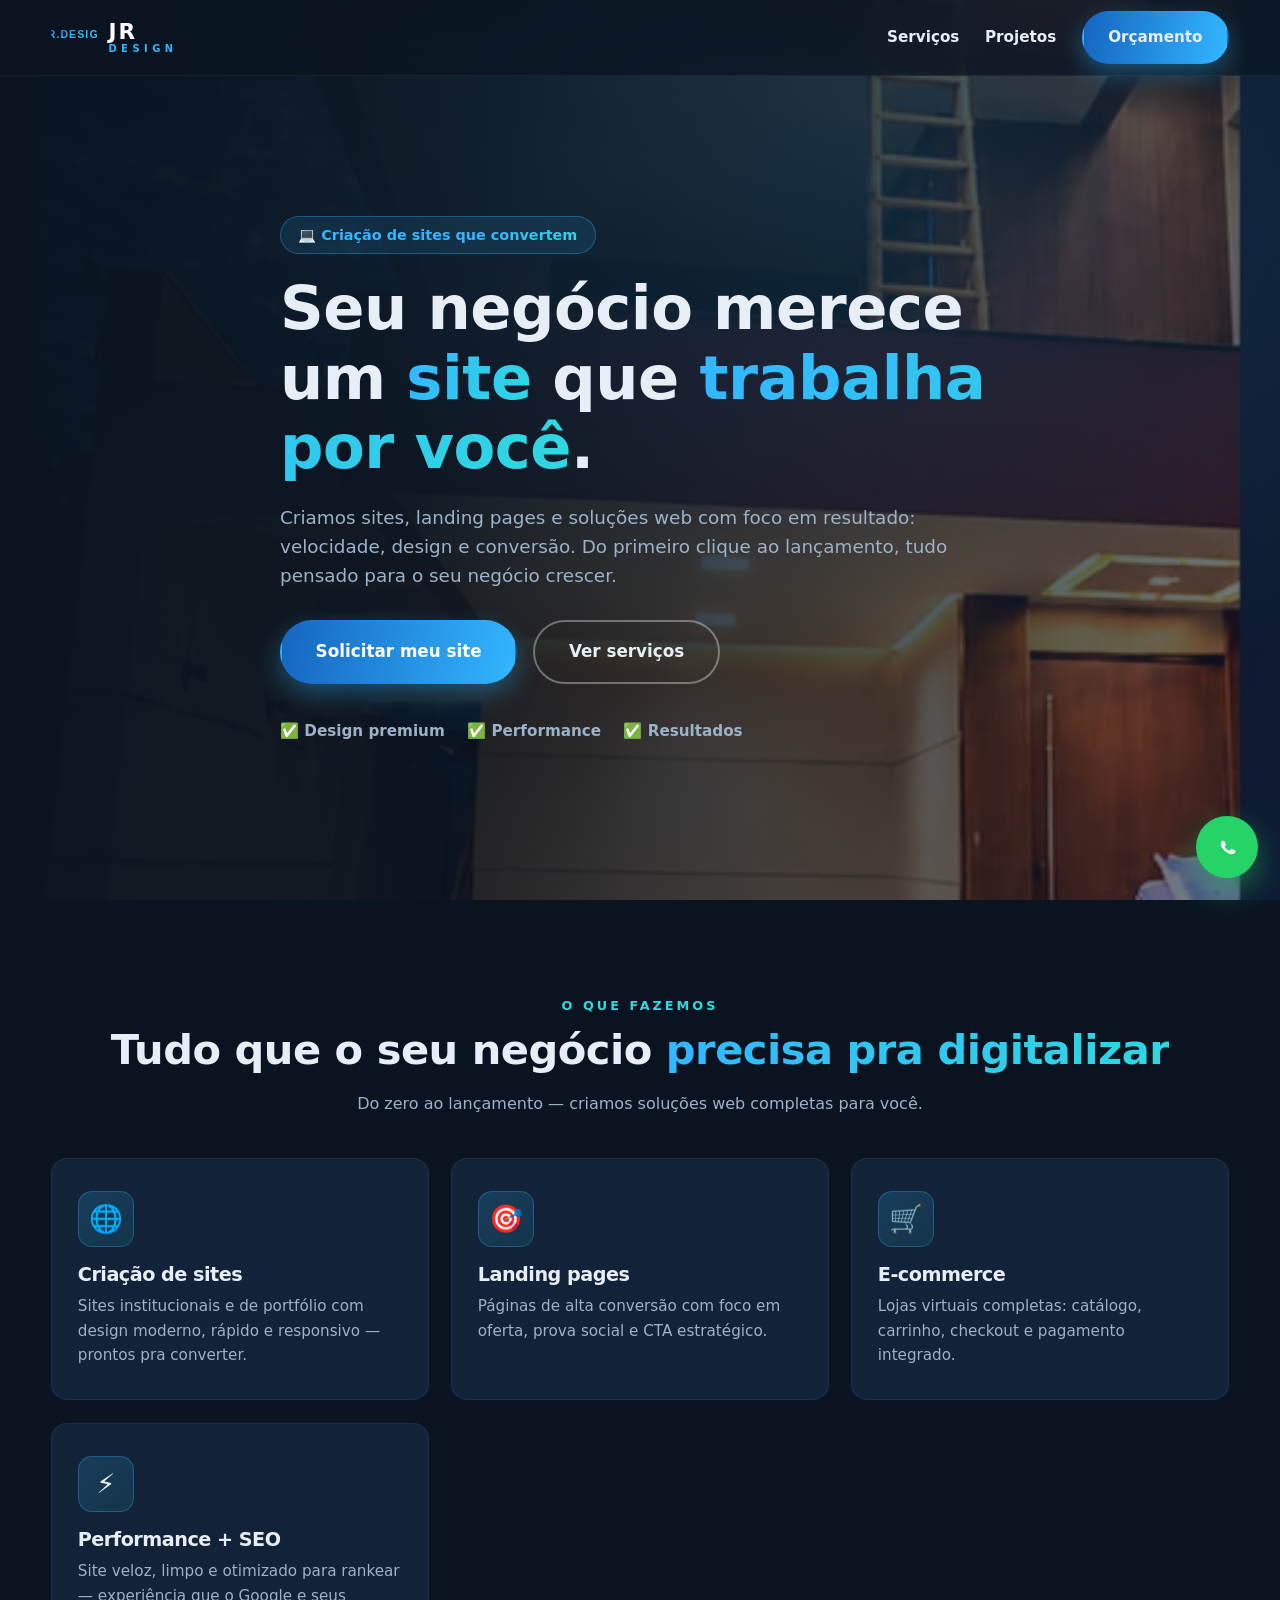
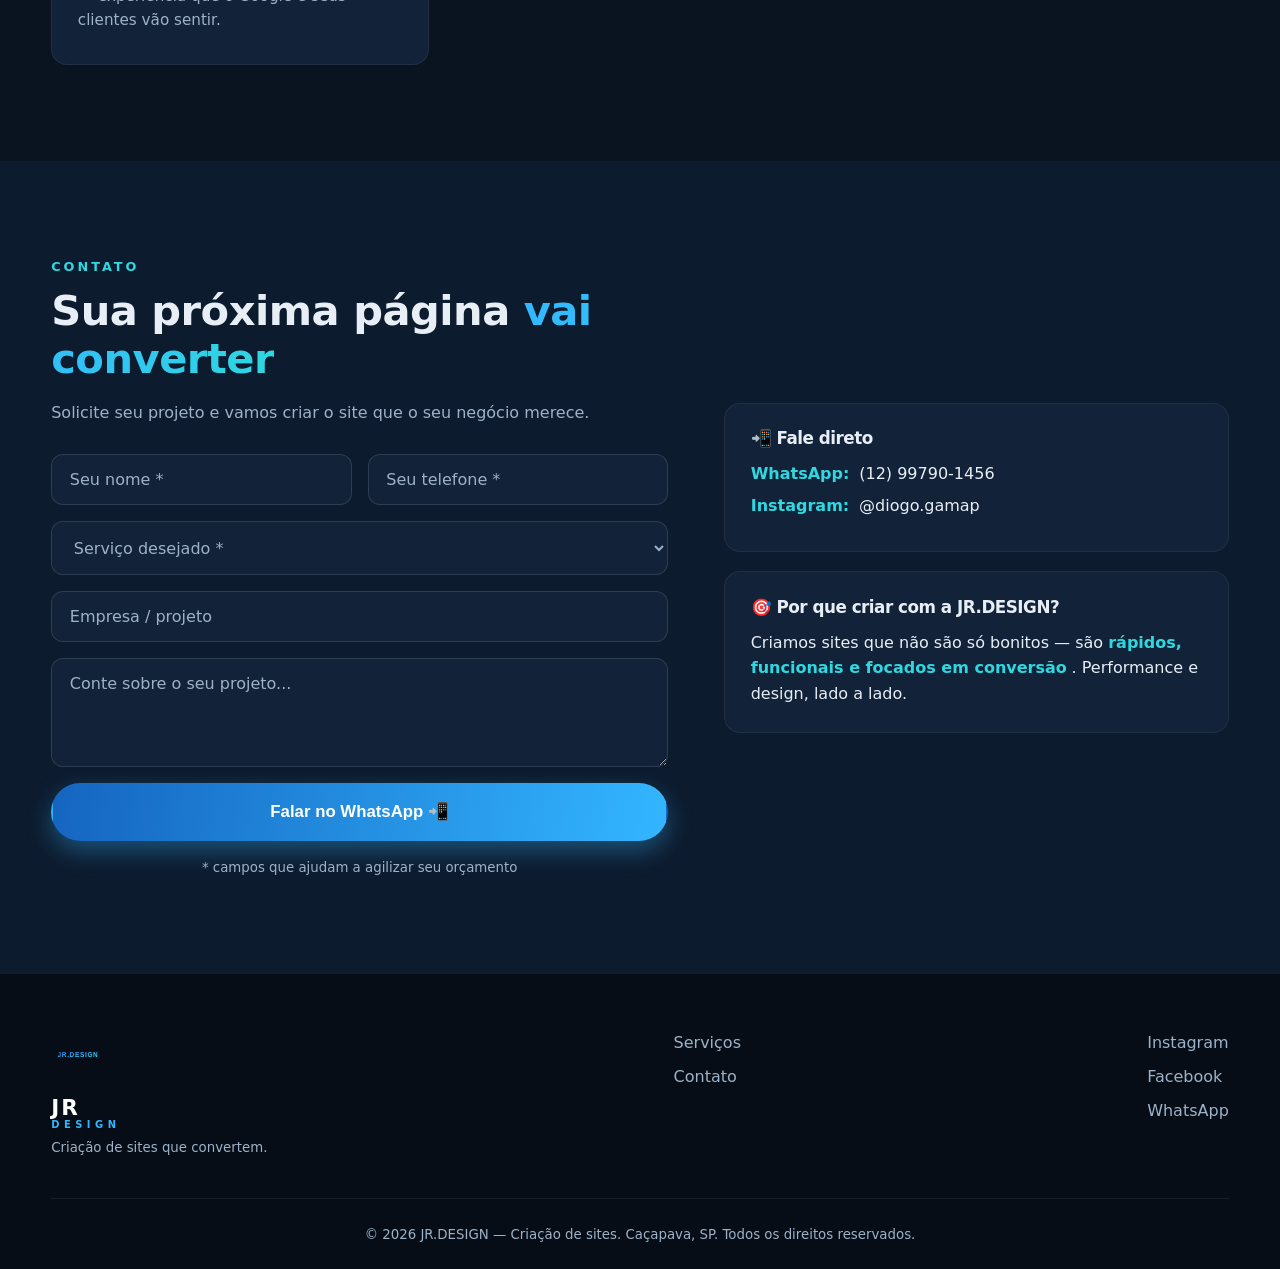
==== jr/index.html @ 590bccbf "Site JR.DESIGN: primeiro site para divulgar servicos de criacao de sites (single scroll)" ====
<!DOCTYPE html>
<html lang="pt-BR">
<head>
  <meta charset="UTF-8">
  <meta name="viewport" content="width=device-width, initial-scale=1.0">
  <title>JR.DESIGN | Criação de sites que convertem</title>
  <meta name="description" content="JR.DESIGN: criamos sites, landing pages e soluções web que impulsionam negócios. Projetos, desenvolvimento e performance — tudo em um só lugar.">
  <meta name="keywords" content="criação de sites, desenvolvimento web, landing page, JR.DESIGN, sites que convertem">
  <meta name="robots" content="index, follow">
  <link rel="canonical" href="https://www.gamap.com.br/">

  <meta property="og:type" content="website">
  <meta property="og:title" content="JR.DESIGN | Criamos sites que convertem">
  <meta property="og:description" content="JR.DESIGN: criação de sites, landing pages e soluções web para impulsionar seu negócio.">
  <meta property="og:locale" content="pt_BR">
  <meta property="og:url" content="https://www.gamap.com.br/">

  <link rel="icon" type="image/svg+xml" href="/assets/logo-jr-design.svg">
  <link rel="stylesheet" href="/css/style.css">
  <script type="application/ld+json">
  {
    "@context": "https://schema.org",
    "@type": "WebDevelopmentCompany",
    "name": "JR.DESIGN",
    "image": "assets/logo-jr-design.svg",
    "description": "Criação de sites, landing pages e soluções web que impulsionam negócios.",
    "areaServed": "Caçapava e região — Vale do Paraíba, SP",
    "sameAs": [
      "https://www.instagram.com/diogo.gamap/",
      "https://www.facebook.com/gamapconstrular/"
    ]
  }
  </script>
</head>
<body>

  <a class="wa-float" href="https://wa.me/5512997901456?text=Ol%C3%A1!%20Vi%20o%20site%20da%20JR.DESIGN%20e%20quero%20um%20servico%20de%20criacao%20de%20site." target="_blank" rel="noopener" aria-label="Falar no WhatsApp">
    <svg viewBox="0 0 32 32" fill="none" xmlns="http://www.w3.org/2000/svg"><path d="M16 3C9.4 3 4 8.3 4 14.9c0 2.1.6 4.1 1.6 5.9L4 29l8.4-1.6c1.7.9 3.6 1.4 5.6 1.4 6.6 0 12-5.3 12-11.9S22.6 3 16 3z" fill="#25D366"/><path d="M22.8 18.9c-.3-.2-2-1-2.3-1.1-.3-.1-.5-.2-.8.2s-.9 1.1-1.1 1.3c-.2.2-.4.3-.7.1-.3-.2-1.3-.5-2.4-1.5-.9-.8-1.5-1.8-1.7-2.1-.2-.3 0-.5.1-.6.2-.2.4-.5.6-.7.1-.2.2-.3.3-.5.1-.2 0-.4 0-.6 0-.2-.8-1.9-1.1-2.6-.3-.7-.6-.6-.8-.6h-.7c-.2 0-.6.1-.9.4-.3.3-1.2 1.1-1.2 2.7s1.2 3.2 1.4 3.4c.2.2 2.4 3.7 5.8 5.2.8.4 1.5.6 2 .7.8.3 1.5.2 2.1.1.6-.1 2-.8 2.3-1.6.3-.8.3-1.5.2-1.6 0-.2-.3-.3-.5-.4z" fill="#fff"/></svg>
  </a>

  <header class="nav" id="topo">
    <div class="container nav-inner">
      <a href="#topo" class="brand">
        <img src="/assets/logo-jr-design.svg" alt="Logo JR.DESIGN" class="brand-logo">
        <span class="wordmark">JR<em>DESIGN</em></span>
      </a>
      <nav class="menu" id="menu">
        <a href="#servicos">Serviços</a>
        <a href="#portfolio">Projetos</a>
        <a href="#contato" class="btn btn-primary">Orçamento</a>
      </nav>
      <button class="hamburger" id="hamburger" aria-label="Abrir menu"><span></span><span></span><span></span></button>
    </div>
  </header>

  <!-- HERO -->
  <section class="hero">
    <div class="hero-bg"></div>
    <div class="container hero-content">
      <p class="hero-tag">💻 Criação de sites que <span class="grad">convertem</span></p>
      <h1>Seu negócio merece um <span class="grad">site</span> que <span class="grad">trabalha por você</span>.</h1>
      <p class="hero-sub">Criamos sites, landing pages e soluções web com foco em resultado: velocidade, design e conversão. Do primeiro clique ao lançamento, tudo pensado para o seu negócio crescer.</p>
      <div class="hero-cta">
        <a class="btn btn-primary btn-lg" href="https://wa.me/5512997901456?text=Ol%C3%A1!%20Vi%20o%20site%20da%20JR.DESIGN%20e%20quero%20um%20servico%20de%20criacao%20de%20site." target="_blank" rel="noopener">Solicitar meu site</a>
        <a class="btn btn-ghost btn-lg" href="#portfolio">Ver serviços</a>
      </div>
      <div class="hero-badges">
        <span>✅ Design premium</span>
        <span>✅ Performance</span>
        <span>✅ Resultados</span>
      </div>
    </div>
  </section>

  <!-- SERVIÇOS -->
  <section class="section" id="servicos">
    <div class="container">
      <div class="center reveal">
        <p class="kicker">O que fazemos</p>
        <h2>Tudo que o seu negócio <span class="grad">precisa pra digitalizar</span></h2>
        <p class="section-sub">Do zero ao lançamento — criamos soluções web completas para você.</p>
      </div>
      <div class="cards">
        <article class="card reveal">
          <div class="card-ico">🌐</div>
          <h3>Criação de sites</h3>
          <p>Sites institucionais e de portfólio com design moderno, rápido e responsivo — prontos pra converter.</p>
        </article>
        <article class="card reveal">
          <div class="card-ico">🎯</div>
          <h3>Landing pages</h3>
          <p>Páginas de alta conversão com foco em oferta, prova social e CTA estratégico.</p>
        </article>
        <article class="card reveal">
          <div class="card-ico">🛒</div>
          <h3>E-commerce</h3>
          <p>Lojas virtuais completas: catálogo, carrinho, checkout e pagamento integrado.</p>
        </article>
        <article class="card reveal">
          <div class="card-ico">⚡</div>
          <h3>Performance + SEO</h3>
          <p>Site veloz, limpo e otimizado para rankear — experiência que o Google e seus clientes vão sentir.</p>
        </article>
      </div>
    </div>
  </section>

  <!-- CONTATO -->
  <section class="section section-alt" id="contato">
    <div class="container grid-2">
      <div class="reveal">
        <p class="kicker">Contato</p>
        <h2>Sua próxima página <span class="grad">vai converter</span></h2>
        <p class="section-sub">Solicite seu projeto e vamos criar o site que o seu negócio merece.</p>
        <form class="form" id="formOrcamento">
          <div class="form-row">
            <input type="text" id="fNome" placeholder="Seu nome *" required>
            <input type="tel" id="fTel" placeholder="Seu telefone *">
          </div>
          <select id="fTipo" required>
            <option value="" disabled selected>Serviço desejado *</option>
            <option>Criação de site</option>
            <option>Landing page</option>
            <option>E-commerce</option>
            <option>Performance + SEO</option>
            <option>Outro</option>
          </select>
          <input type="text" id="fLocal" placeholder="Empresa / projeto">
          <textarea id="fMsg" rows="4" placeholder="Conte sobre o seu projeto..."></textarea>
          <button type="submit" class="btn btn-primary btn-lg btn-block">Falar no WhatsApp 📲</button>
          <small class="form-note">* campos que ajudam a agilizar seu orçamento</small>
        </form>
      </div>
      <div class="reveal contato-info">
        <div class="info-card">
          <h3>📲 Fale direto</h3>
          <a href="https://wa.me/5512997901456" target="_blank" rel="noopener"><strong>WhatsApp:</strong> (12) 99790-1456</a>
          <a href="https://www.instagram.com/diogo.gamap/" target="_blank" rel="noopener"><strong>Instagram:</strong> @diogo.gamap</a>
        </div>
        <div class="info-card">
          <h3>🎯 Por que criar com a JR.DESIGN?</h3>
          <p>Criamos sites que não são só bonitos — são <strong>rápidos, funcionais e focados em conversão</strong>. Performance e design, lado a lado.</p>
        </div>
      </div>
    </div>
  </section>

  <footer class="footer">
    <div class="container footer-inner">
      <div class="footer-brand">
        <img src="/assets/logo-jr-design.svg" alt="Logo JR.DESIGN" class="footer-logo">
        <span class="wordmark wordmark-footer">JR<em>DESIGN</em></span>
        <small>Criação de sites que convertem.</small>
      </div>
      <nav class="footer-links">
        <a href="#servicos">Serviços</a>
        <a href="#contato">Contato</a>
      </nav>
      <div class="footer-sociais">
        <a href="https://www.instagram.com/diogo.gamap/" target="_blank" rel="noopener">Instagram</a>
        <a href="https://www.facebook.com/gamapconstrular/" target="_blank" rel="noopener">Facebook</a>
        <a href="https://wa.me/5512997901456" target="_blank" rel="noopener">WhatsApp</a>
      </div>
    </div>
    <div class="container footer-copy">
      <small>© <span id="ano"></span> JR.DESIGN — Criação de sites. Caçapava, SP. Todos os direitos reservados.</small>
    </div>
  </footer>

  <script src="/js/main.js"></script>
</body>
</html>
---- css/style.css ----
/* ============ GAMAP CONSTRUÇÕES ============ */
:root {
  --navy: #0a1420;
  --navy-2: #0d1b2e;
  --panel: #122238;
  --blue: #33b6ff;
  --blue-deep: #1565c0;
  --cyan: #2fd8e0;
  --text: #e8eef6;
  --muted: #9db2c8;
  --radius: 16px;
  --shadow: 0 20px 50px rgba(0, 0, 0, .35);
}

* { margin: 0; padding: 0; box-sizing: border-box; }
html { scroll-behavior: smooth; }
body {
  font-family: 'Segoe UI', system-ui, -apple-system, sans-serif;
  background: var(--navy);
  color: var(--text);
  line-height: 1.6;
  overflow-x: hidden;
}
img { max-width: 100%; display: block; }
a { color: var(--blue); text-decoration: none; }
.container { width: min(1180px, 92%); margin: 0 auto; }
.center { text-align: center; }

h1, h2, h3 { line-height: 1.15; letter-spacing: -.5px; }
h1 { font-size: clamp(2.2rem, 5.5vw, 3.8rem); font-weight: 900; }
h2 { font-size: clamp(1.7rem, 3.6vw, 2.6rem); font-weight: 800; margin-bottom: .4em; }
.grad {
  background: linear-gradient(100deg, var(--blue), var(--cyan));
  -webkit-background-clip: text; background-clip: text;
  -webkit-text-fill-color: transparent; color: transparent;
}

/* ---------- Botões ---------- */
.btn {
  display: inline-block; padding: .8em 1.6em; border-radius: 999px;
  font-weight: 700; border: 2px solid transparent; cursor: pointer;
  transition: transform .2s, box-shadow .2s, background .2s; font-size: 1rem;
}
.btn:hover { transform: translateY(-2px); }
.btn-primary {
  background: linear-gradient(100deg, var(--blue-deep), var(--blue));
  color: #fff; box-shadow: 0 10px 25px rgba(51, 182, 255, .35);
}
.btn-primary:hover { box-shadow: 0 14px 30px rgba(51, 182, 255, .5); }
.btn-ghost { border-color: rgba(255,255,255,.35); color: var(--text); }
.btn-ghost:hover { border-color: var(--blue); color: var(--blue); }
.btn-lg { padding: 1em 2em; font-size: 1.05rem; }
.btn-block { width: 100%; text-align: center; }

/* ---------- Navegação ---------- */
.nav {
  position: fixed; top: 0; left: 0; right: 0; z-index: 100;
  background: rgba(10, 20, 32, .75); backdrop-filter: blur(14px);
  border-bottom: 1px solid rgba(255,255,255,.06);
  transition: background .3s;
}
.nav-inner { display: flex; align-items: center; justify-content: space-between; padding: .7rem 0; }
.brand { display: flex; align-items: center; gap: .7rem; }
.brand-logo { width: 46px; height: 46px; border-radius: 12px; object-fit: cover; }
.wordmark { font-weight: 900; font-size: 1.35rem; letter-spacing: 2px; color: #fff; display: flex; flex-direction: column; line-height: 1.05; }
.wordmark em { font-style: normal; font-weight: 600; font-size: .62rem; letter-spacing: 4.5px; color: var(--blue); }
.menu { display: flex; align-items: center; gap: 1.6rem; }
.menu a { color: var(--text); font-weight: 600; font-size: .95rem; position: relative; }
.menu a:not(.btn)::after {
  content: ''; position: absolute; left: 0; bottom: -6px; width: 0; height: 2px;
  background: var(--blue); transition: width .25s;
}
.menu a:not(.btn):hover::after { width: 100%; }
.hamburger { display: none; background: none; border: 0; cursor: pointer; padding: .4rem; }
.hamburger span { display: block; width: 26px; height: 3px; background: #fff; margin: 5px 0; border-radius: 3px; transition: .3s; }

/* ---------- WhatsApp flutuante ---------- */
.wa-float {
  position: fixed; bottom: 22px; right: 22px; z-index: 90;
  width: 62px; height: 62px; border-radius: 50%;
  background: #25d366; display: grid; place-items: center;
  box-shadow: 0 12px 30px rgba(37, 211, 102, .45);
  transition: transform .2s;
}
.wa-float:hover { transform: scale(1.08); }
.wa-float svg { width: 34px; height: 34px; }

/* ---------- Hero ---------- */
.hero { position: relative; min-height: 100svh; display: flex; align-items: center; padding: 120px 0 60px; }
.hero-bg {
  position: absolute; inset: 0;
  background:
    linear-gradient(105deg, rgba(10,20,32,.97) 35%, rgba(10,20,32,.75) 65%, rgba(13,27,46,.55)),
    url('../assets/obras/obra02.jpg') center/cover no-repeat;
}
.hero-bg::after {
  content: ''; position: absolute; inset: 0;
  background: radial-gradient(ellipse at 70% 20%, rgba(51,182,255,.14), transparent 55%);
}
.hero-content { position: relative; max-width: 720px; }
.hero-tag {
  display: inline-block; padding: .45em 1.2em; border-radius: 999px;
  background: rgba(51,182,255,.12); border: 1px solid rgba(51,182,255,.35);
  color: var(--blue); font-weight: 700; font-size: .9rem; margin-bottom: 1.2rem;
}
.hero-sub { color: var(--muted); font-size: 1.15rem; margin: 1.2rem 0 1.8rem; }
.hero-cta { display: flex; gap: 1rem; flex-wrap: wrap; }
.hero-badges { display: flex; gap: 1.4rem; margin-top: 2.2rem; flex-wrap: wrap; color: var(--muted); font-size: .95rem; font-weight: 600; }

/* ---------- Seções ---------- */
.section { padding: 96px 0; }
.section-alt { background: var(--navy-2); }
.kicker { color: var(--cyan); font-weight: 800; text-transform: uppercase; letter-spacing: 3px; font-size: .8rem; margin-bottom: .6rem; }
.section-sub { color: var(--muted); max-width: 620px; margin-top: .6rem; }
.center .section-sub { margin-inline: auto; }
.grid-2 { display: grid; grid-template-columns: 1.1fr .9fr; gap: 3.5rem; align-items: center; }

/* ---------- Sobre ---------- */
.diferenciais { display: grid; gap: 1rem; margin-top: 1.6rem; }
.dif {
  display: flex; gap: 1rem; align-items: center;
  background: var(--panel); border: 1px solid rgba(255,255,255,.06);
  padding: .9rem 1.2rem; border-radius: var(--radius);
}
.dif-ico { font-size: 1.6rem; }
.dif strong { display: block; }
.dif small { color: var(--muted); }
.sobre-foto { position: relative; }
.sobre-foto img { border-radius: var(--radius); box-shadow: var(--shadow); }
.sobre-foto-badge {
  position: absolute; bottom: -18px; left: -18px;
  background: linear-gradient(100deg, var(--blue-deep), var(--blue));
  padding: 1rem 1.5rem; border-radius: var(--radius); box-shadow: var(--shadow);
  color: #fff; display: flex; flex-direction: column;
}
.sobre-foto-badge small { color: rgba(255,255,255,.8); letter-spacing: 1px; }

/* ---------- Cards / Serviços ---------- */
.cards { display: grid; grid-template-columns: repeat(3, 1fr); gap: 1.4rem; margin-top: 2.6rem; }
.card {
  background: var(--panel); border: 1px solid rgba(255,255,255,.06);
  border-radius: var(--radius); padding: 2rem 1.6rem;
  transition: transform .25s, border-color .25s, box-shadow .25s;
}
.card:hover { transform: translateY(-6px); border-color: rgba(51,182,255,.4); box-shadow: var(--shadow); }
.card-ico {
  width: 56px; height: 56px; border-radius: 14px; display: grid; place-items: center;
  font-size: 1.7rem; margin-bottom: 1.1rem;
  background: linear-gradient(135deg, rgba(51,182,255,.18), rgba(47,216,224,.1));
  border: 1px solid rgba(51,182,255,.3);
}
.card h3 { margin-bottom: .5rem; font-size: 1.2rem; }
.card p { color: var(--muted); font-size: .95rem; }

/* ---------- Portfólio ---------- */
.filtros { display: flex; gap: .7rem; justify-content: center; flex-wrap: wrap; margin-top: 1.6rem; }
.filtro {
  padding: .55em 1.4em; border-radius: 999px; cursor: pointer;
  background: var(--panel); color: var(--muted); border: 1px solid rgba(255,255,255,.1);
  font-weight: 700; transition: .2s;
}
.filtro:hover { color: var(--blue); border-color: rgba(51,182,255,.4); }
.filtro.ativo { background: linear-gradient(100deg, var(--blue-deep), var(--blue)); color: #fff; border-color: transparent; }
.portfolio-grid {
  display: grid; grid-template-columns: repeat(4, 1fr); gap: 1.2rem; margin-top: 2.4rem;
}
.obra {
  position: relative; border-radius: var(--radius); overflow: hidden; cursor: pointer;
  aspect-ratio: 3 / 4; background: var(--panel);
}
.obra img { width: 100%; height: 100%; object-fit: cover; transition: transform .5s; }
.obra:hover img { transform: scale(1.07); }
.obra figcaption {
  position: absolute; inset: auto 0 0 0; padding: 2.2rem 1.1rem 1rem;
  background: linear-gradient(transparent, rgba(5,10,18,.92));
  transform: translateY(30%); opacity: 0; transition: .35s;
}
.obra:hover figcaption, .obra:focus-within figcaption { transform: none; opacity: 1; }
.obra figcaption strong { display: block; font-size: 1.02rem; }
.obra figcaption span { color: var(--cyan); font-size: .82rem; }
.portfolio-cta { margin-top: 2.2rem; font-size: 1.05rem; }

/* ---------- Depoimentos ---------- */
.depo-grid { display: grid; grid-template-columns: 1.1fr .9fr; gap: 1.6rem; margin-top: 2.4rem; align-items: stretch; }
.depo {
  background: var(--panel); border-left: 4px solid var(--blue);
  border-radius: var(--radius); padding: 2.2rem; font-style: italic;
  box-shadow: var(--shadow);
}
.depo p { color: var(--text); font-size: 1.05rem; }
.depo footer { margin-top: 1.2rem; color: var(--muted); font-style: normal; font-weight: 700; }
.depo footer small { display: block; font-weight: 400; }
.depo-stars { color: #ffc93c; font-size: 1.2rem; letter-spacing: 3px; margin-bottom: .8rem; }
.depo-destaque {
  background: linear-gradient(120deg, rgba(21,101,192,.25), rgba(51,182,255,.12));
  border: 1px solid rgba(51,182,255,.35); border-radius: var(--radius);
  padding: 2.2rem; display: flex; flex-direction: column; gap: 1rem; justify-content: center;
}

/* ---------- Processo ---------- */
.etapas { display: grid; grid-template-columns: repeat(4, 1fr); gap: 1.4rem; margin-top: 2.6rem; }
.etapa {
  background: var(--panel); border: 1px solid rgba(255,255,255,.06);
  border-radius: var(--radius); padding: 2rem 1.5rem; position: relative;
  transition: transform .25s;
}
.etapa:hover { transform: translateY(-5px); }
.etapa-num {
  display: inline-grid; place-items: center; width: 46px; height: 46px;
  border-radius: 50%; font-weight: 900; font-size: 1.2rem; color: #fff;
  background: linear-gradient(135deg, var(--blue-deep), var(--blue));
  margin-bottom: 1rem; box-shadow: 0 8px 20px rgba(51,182,255,.35);
}
.etapa h3 { font-size: 1.1rem; margin-bottom: .5rem; }
.etapa p { color: var(--muted); font-size: .93rem; }

/* ---------- Contato ---------- */
.form { display: grid; gap: 1rem; margin-top: 1.8rem; }
.form-row { display: grid; grid-template-columns: 1fr 1fr; gap: 1rem; }
.form input, .form select, .form textarea {
  background: var(--panel); border: 1px solid rgba(255,255,255,.12);
  border-radius: 12px; padding: .95em 1.1em; color: var(--text);
  font-family: inherit; font-size: 1rem; transition: border-color .2s; width: 100%;
}
.form select { color: var(--muted); }
.form input:focus, .form select:focus, .form textarea:focus {
  outline: none; border-color: var(--blue);
}
.form input::placeholder, .form textarea::placeholder { color: var(--muted); }
.form-note { color: var(--muted); text-align: center; }
.contato-info { display: grid; gap: 1.2rem; align-content: start; }
.info-card {
  background: var(--panel); border: 1px solid rgba(255,255,255,.06);
  border-radius: var(--radius); padding: 1.6rem;
}
.info-card h3 { font-size: 1.05rem; margin-bottom: .8rem; }
.info-card a { display: block; margin-bottom: .4rem; color: var(--text); }
.info-card a:hover { color: var(--blue); }
.info-card strong { color: var(--cyan); font-weight: 700; margin-right: .3em; }
.info-card address { font-style: normal; color: var(--muted); }
.info-card iframe { width: 100%; height: 180px; border: 0; border-radius: 12px; margin-top: .8rem; filter: invert(.9) hue-rotate(180deg); }

/* ---------- Footer ---------- */
.footer { background: #060d16; padding: 56px 0 0; }
.footer-inner { display: flex; justify-content: space-between; align-items: flex-start; gap: 2rem; flex-wrap: wrap; padding-bottom: 2.5rem; }
.footer-brand { display: grid; gap: .4rem; justify-items: start; }
.footer-logo { width: 54px; height: 54px; border-radius: 12px; margin-bottom: .4rem; }
.footer-brand small { color: var(--muted); }
.footer-links, .footer-sociais { display: grid; gap: .5rem; }
.footer-links a, .footer-sociais a { color: var(--muted); }
.footer-links a:hover, .footer-sociais a:hover { color: var(--blue); }
.footer-copy { border-top: 1px solid rgba(255,255,255,.07); padding: 1.4rem 0; text-align: center; color: var(--muted); }

/* ---------- Animações ---------- */
.reveal { opacity: 0; transform: translateY(28px); transition: opacity .7s ease, transform .7s ease; }
.reveal.visivel { opacity: 1; transform: none; }

/* ---------- Responsivo ---------- */
@media (max-width: 1000px) {
  .cards, .etapas { grid-template-columns: repeat(2, 1fr); }
  .portfolio-grid { grid-template-columns: repeat(2, 1fr); }
  .grid-2, .depo-grid { grid-template-columns: 1fr; gap: 2.5rem; }
}
@media (max-width: 700px) {
  .menu {
    position: fixed; inset: 0 0 auto 0; top: 0; padding-top: 90px;
    background: rgba(8, 15, 25, .97); backdrop-filter: blur(16px);
    flex-direction: column; align-items: flex-start; gap: 1.2rem;
    height: 100vh; transform: translateX(100%); transition: transform .35s ease;
  }
  .menu.aberto { transform: none; }
  .hamburger { display: block; z-index: 110; }
  .hamburger.ativo span:nth-child(1) { transform: translateY(8px) rotate(45deg); }
  .hamburger.ativo span:nth-child(2) { opacity: 0; }
  .hamburger.ativo span:nth-child(3) { transform: translateY(-8px) rotate(-45deg); }
  .cards, .etapas, .portfolio-grid, .form-row { grid-template-columns: 1fr; }
  .hero { padding-top: 100px; }
  .section { padding: 72px 0; }
  .wa-float { width: 54px; height: 54px; }
  .sobre-foto-badge { left: 12px; }
}
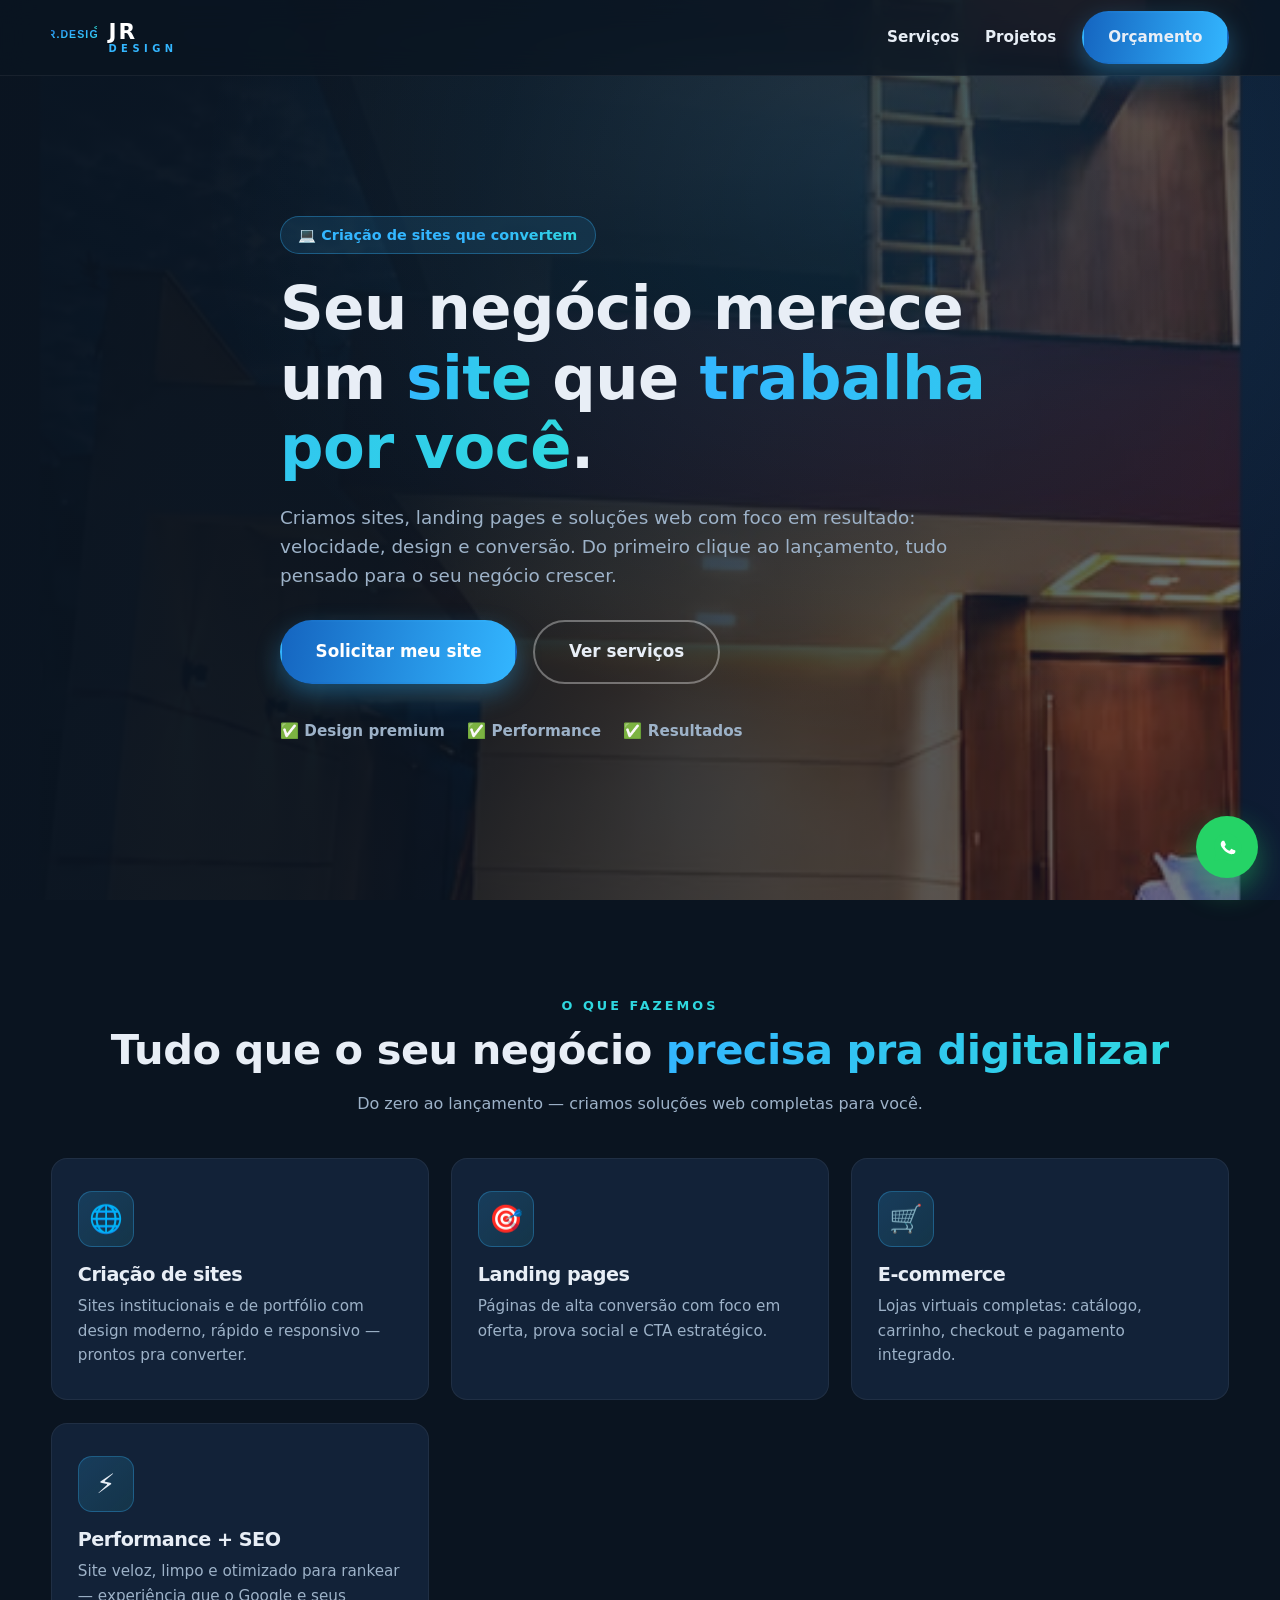
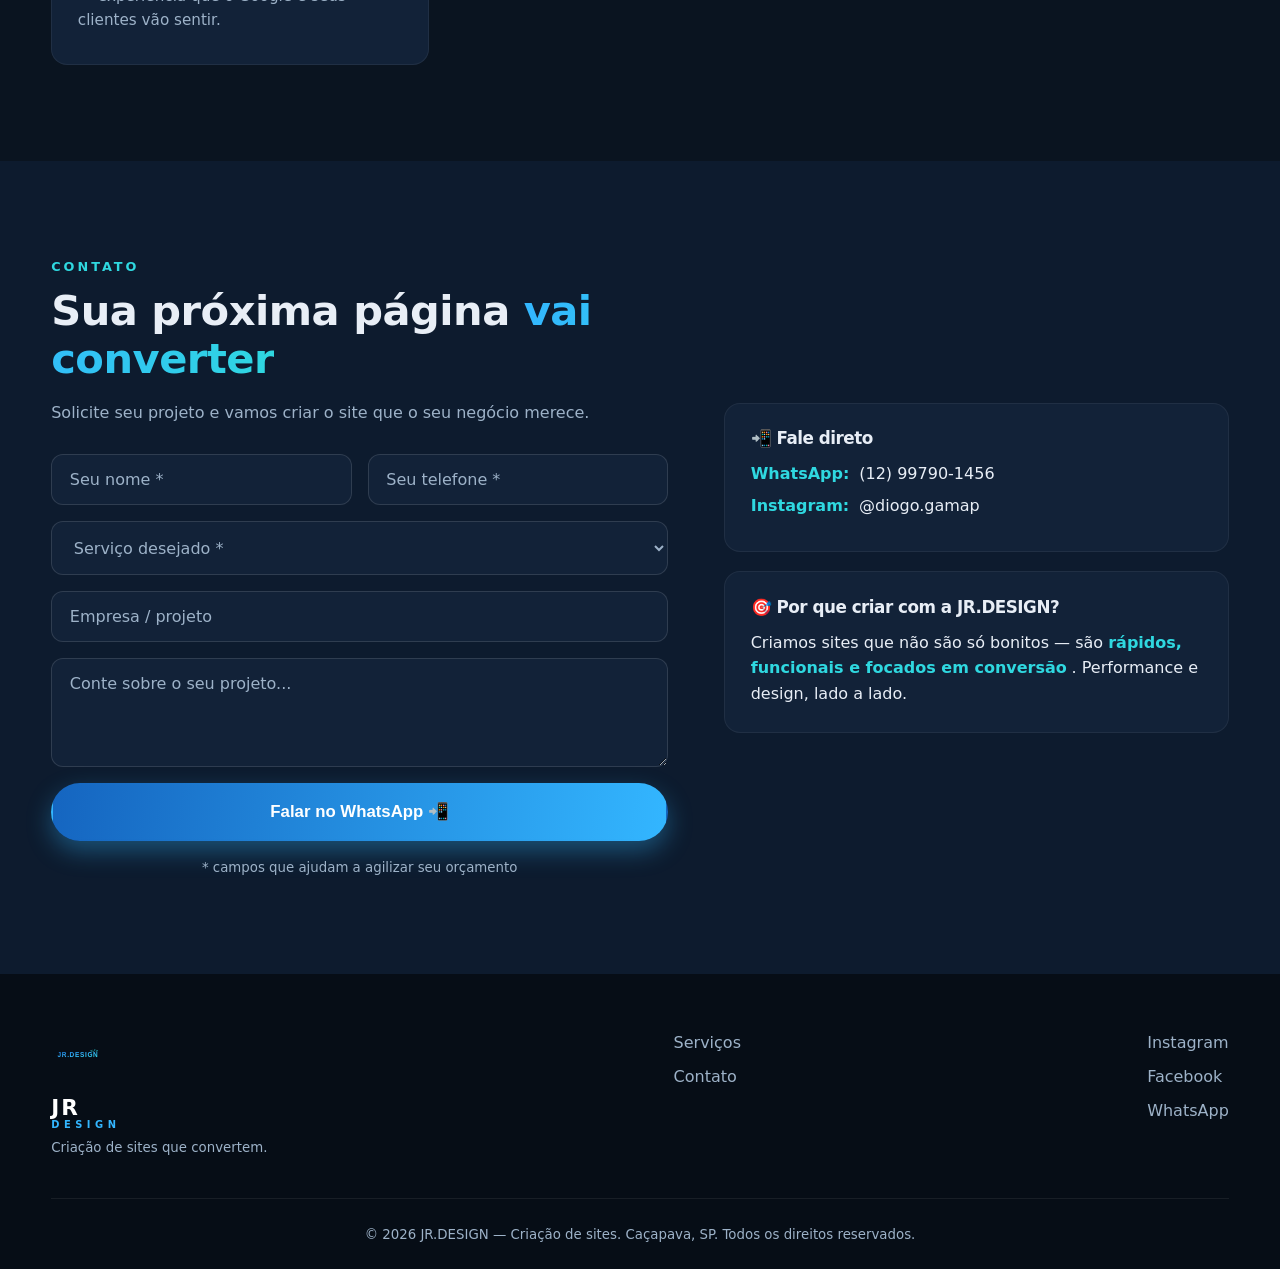
==== commit 39196b3b: "Site JR.DESIGN: logo 3d com desenho de codigo integrado" ====
--- a/jr/index.html
+++ b/jr/index.html
@@ -41,7 +41,7 @@
   <header class="nav" id="topo">
     <div class="container nav-inner">
       <a href="#topo" class="brand">
-        <img src="/assets/logo-jr-design.svg" alt="Logo JR.DESIGN" class="brand-logo">
+        <img src="/assets/logo-jr-design-3d.svg" alt="Logo JR.DESIGN" class="brand-logo">
         <span class="wordmark">JR<em>DESIGN</em></span>
       </a>
       <nav class="menu" id="menu">
@@ -148,7 +148,7 @@
   <footer class="footer">
     <div class="container footer-inner">
       <div class="footer-brand">
-        <img src="/assets/logo-jr-design.svg" alt="Logo JR.DESIGN" class="footer-logo">
+        <img src="/assets/logo-jr-design-3d.svg" alt="Logo JR.DESIGN" class="footer-logo">
         <span class="wordmark wordmark-footer">JR<em>DESIGN</em></span>
         <small>Criação de sites que convertem.</small>
       </div>
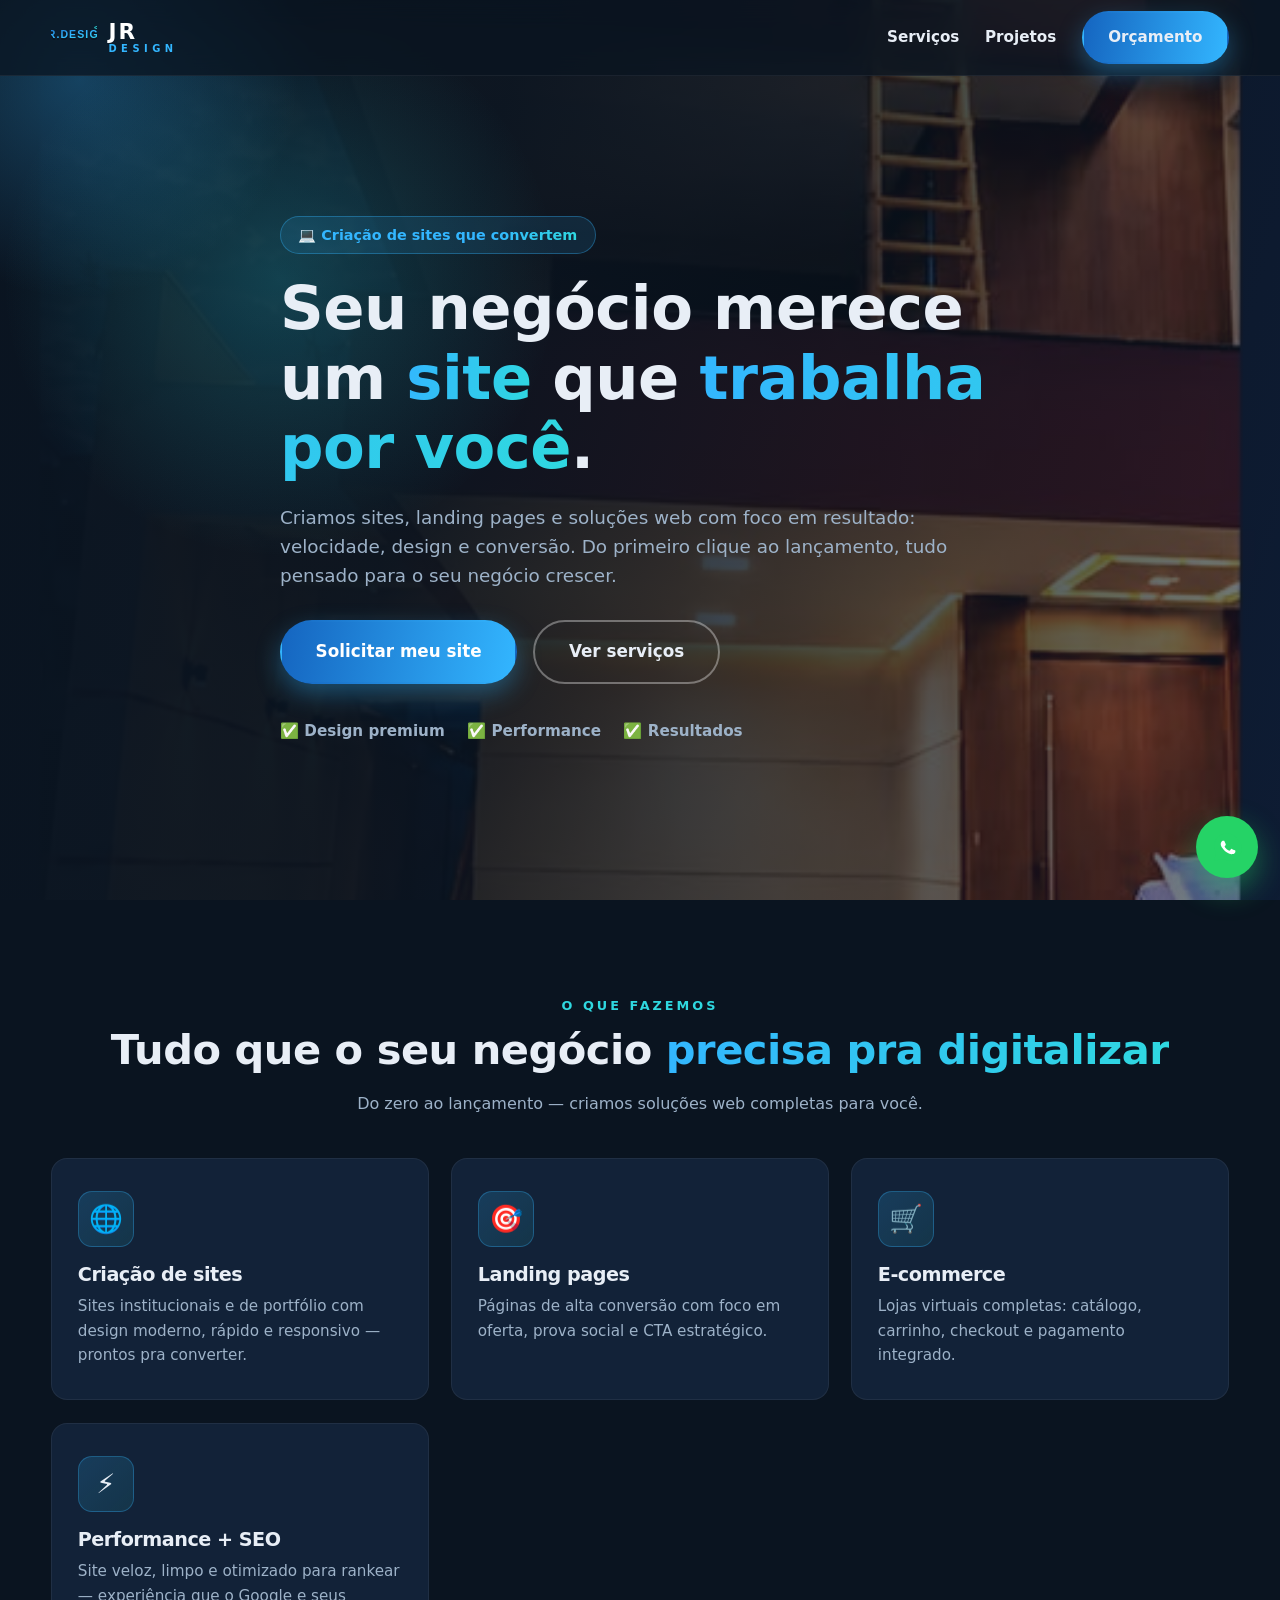
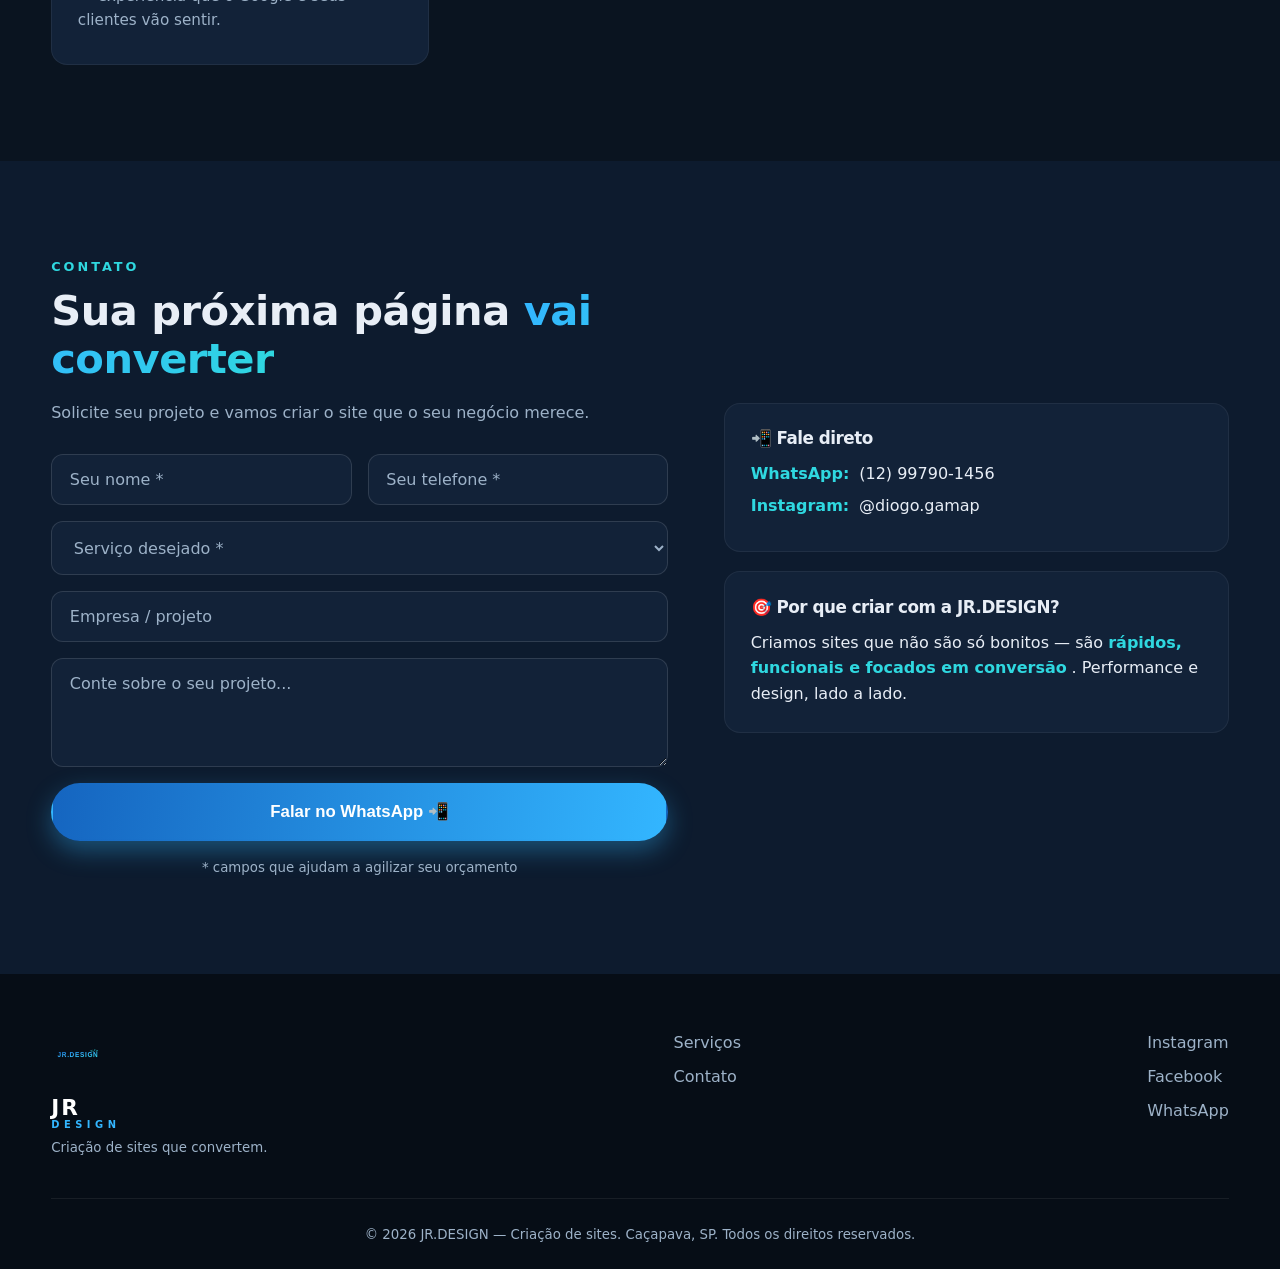
==== commit 7dc5a05b: "Site JR.DESIGN: brumas animadas no hero" ====
--- a/jr/index.html
+++ b/jr/index.html
@@ -31,6 +31,13 @@
     ]
   }
   </script>
+
+  <style>
+    /* Animação de brumas no hero — JR.DESIGN */
+    .hero-bg::before { content:''; position:absolute; width:440px; height:440px; border-radius:50%; background: radial-gradient(circle, rgba(51,182,255,.28), transparent 70%); top:-140px; left:-140px; animation: orbFloat 12s ease-in-out infinite; }
+    .hero-bg::after { content:''; position:absolute; width:560px; height:560px; border-radius:50%; background: radial-gradient(circle, rgba(47,216,228,.22), transparent 70%); bottom:-180px; right:-140px; animation: orbFloat 16s ease-in-out infinite alternate; }
+    @keyframes orbFloat { 0%,100% { transform: translate(0,0) scale(1); } 50% { transform: translate(40px,-40px) scale(1.08); } }
+  </style>
 </head>
 <body>
 
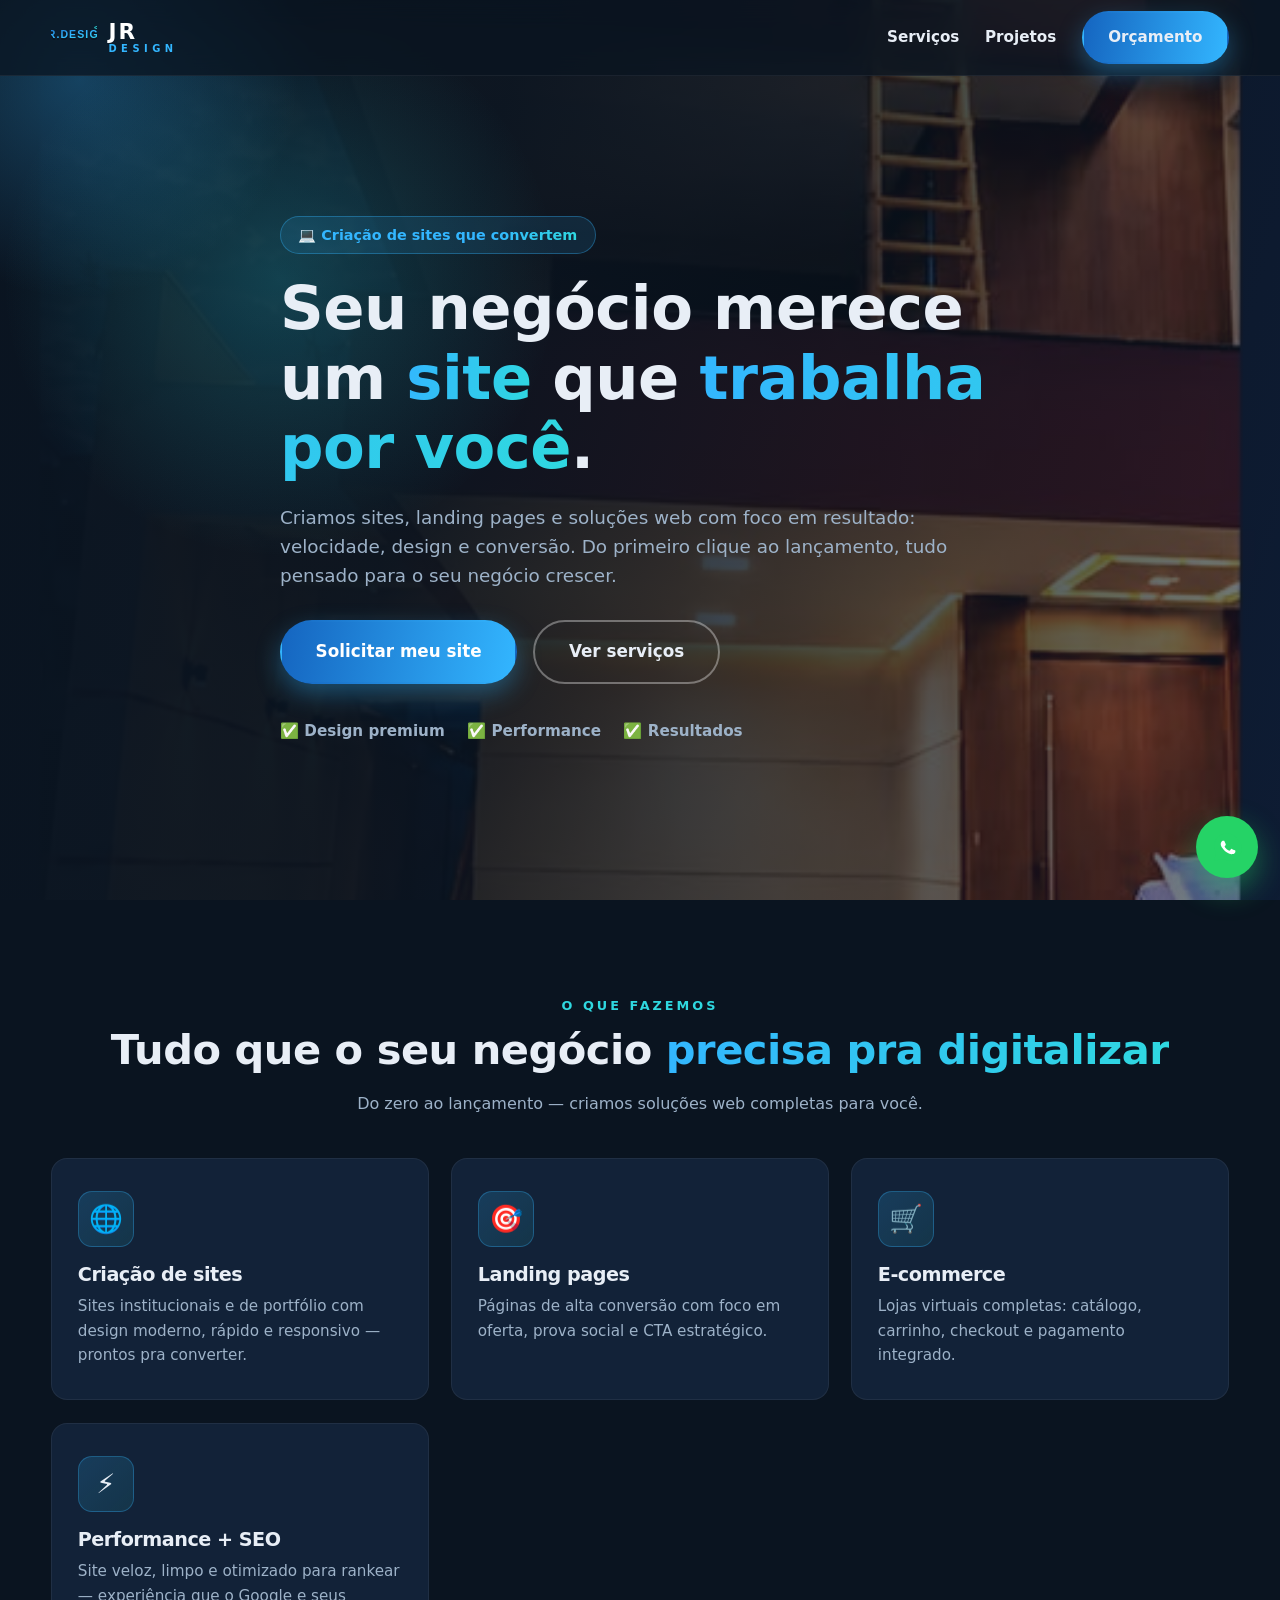
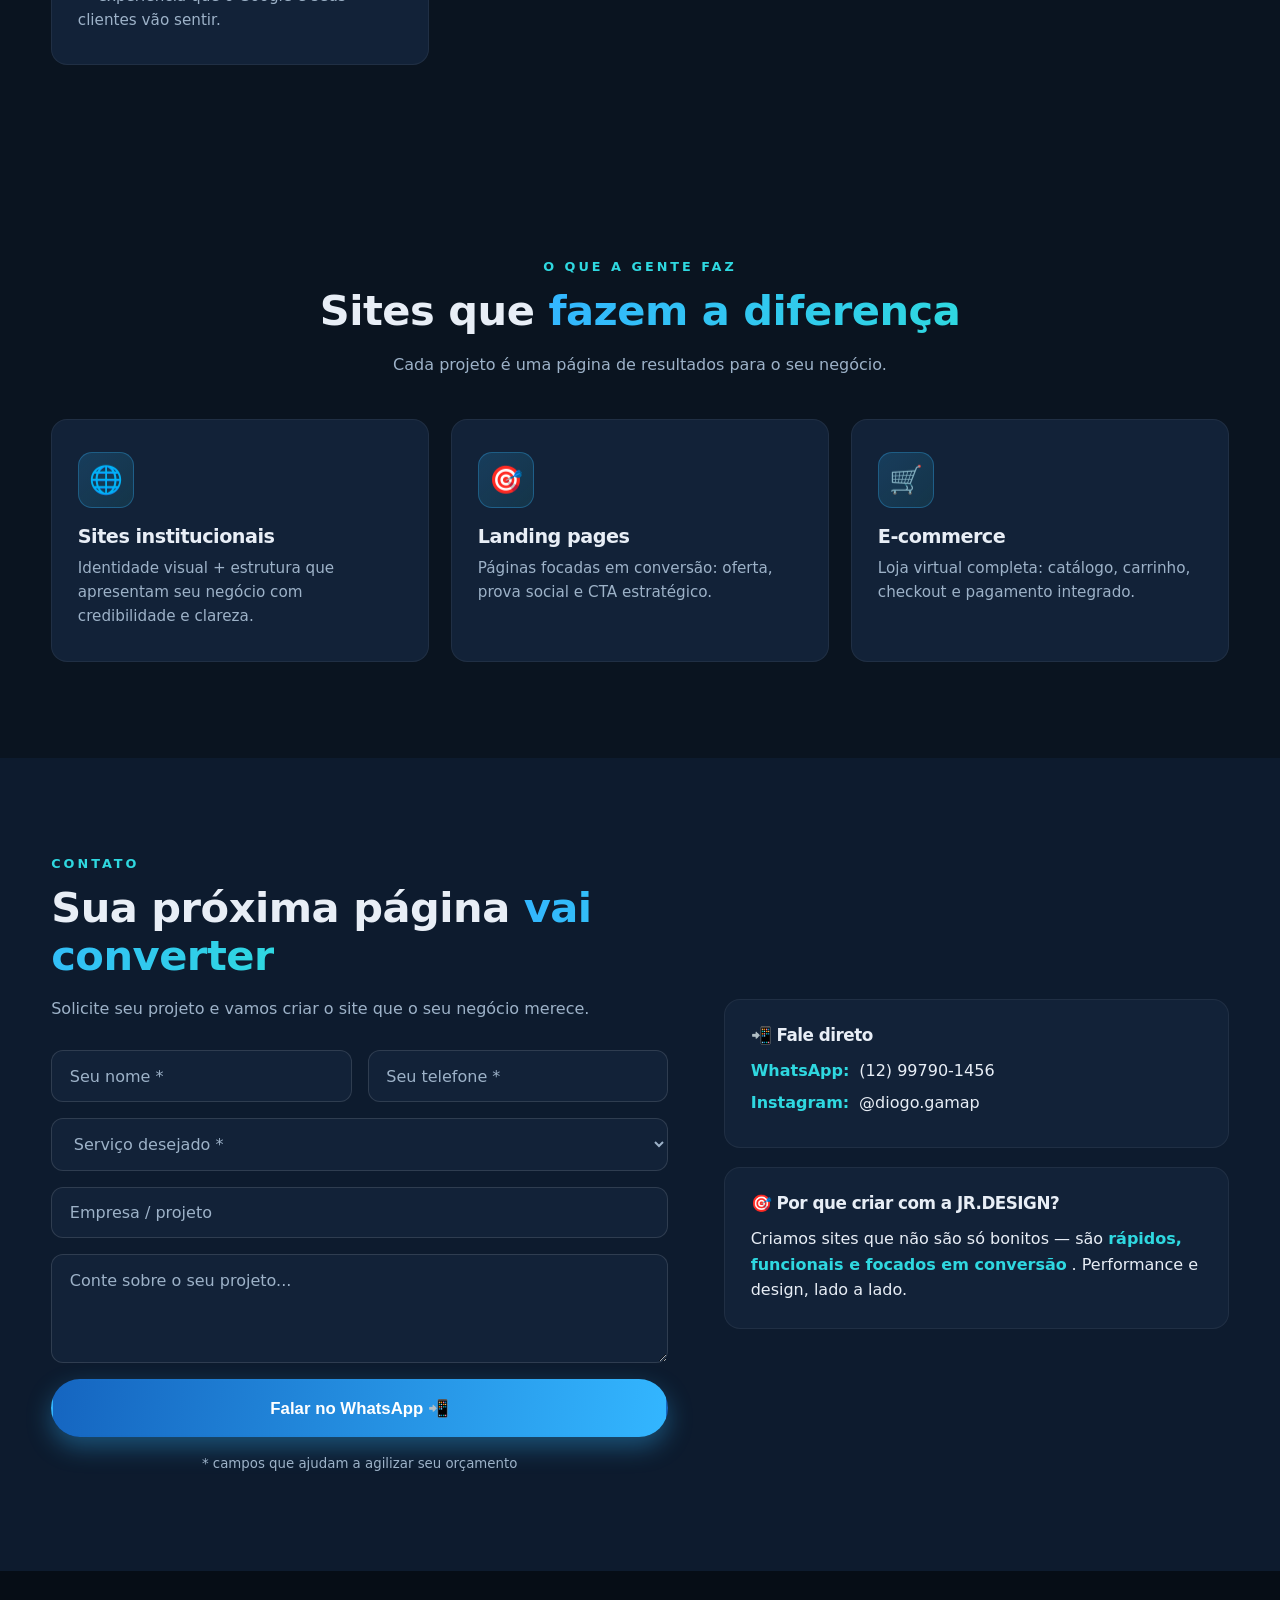
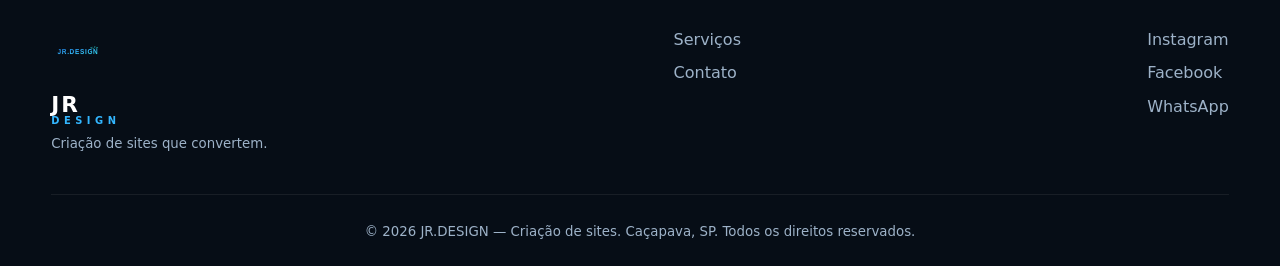
==== commit 1e80c68d: "Site JR.DESIGN: adicionada secao de portfolio/projetos" ====
--- a/jr/index.html
+++ b/jr/index.html
@@ -107,6 +107,34 @@
           <div class="card-ico">⚡</div>
           <h3>Performance + SEO</h3>
           <p>Site veloz, limpo e otimizado para rankear — experiência que o Google e seus clientes vão sentir.</p>
+        </article>
+      </div>
+    </div>
+  </section>
+
+  <!-- PORTFÓLIO -->
+  <section class="section" id="portfolio">
+    <div class="container">
+      <div class="center reveal">
+        <p class="kicker">O que a gente faz</p>
+        <h2>Sites que <span class="grad">fazem a diferença</span></h2>
+        <p class="section-sub">Cada projeto é uma página de resultados para o seu negócio.</p>
+      </div>
+      <div class="cards">
+        <article class="card reveal">
+          <div class="card-ico">🌐</div>
+          <h3>Sites institucionais</h3>
+          <p>Identidade visual + estrutura que apresentam seu negócio com credibilidade e clareza.</p>
+        </article>
+        <article class="card reveal">
+          <div class="card-ico">🎯</div>
+          <h3>Landing pages</h3>
+          <p>Páginas focadas em conversão: oferta, prova social e CTA estratégico.</p>
+        </article>
+        <article class="card reveal">
+          <div class="card-ico">🛒</div>
+          <h3>E-commerce</h3>
+          <p>Loja virtual completa: catálogo, carrinho, checkout e pagamento integrado.</p>
         </article>
       </div>
     </div>
